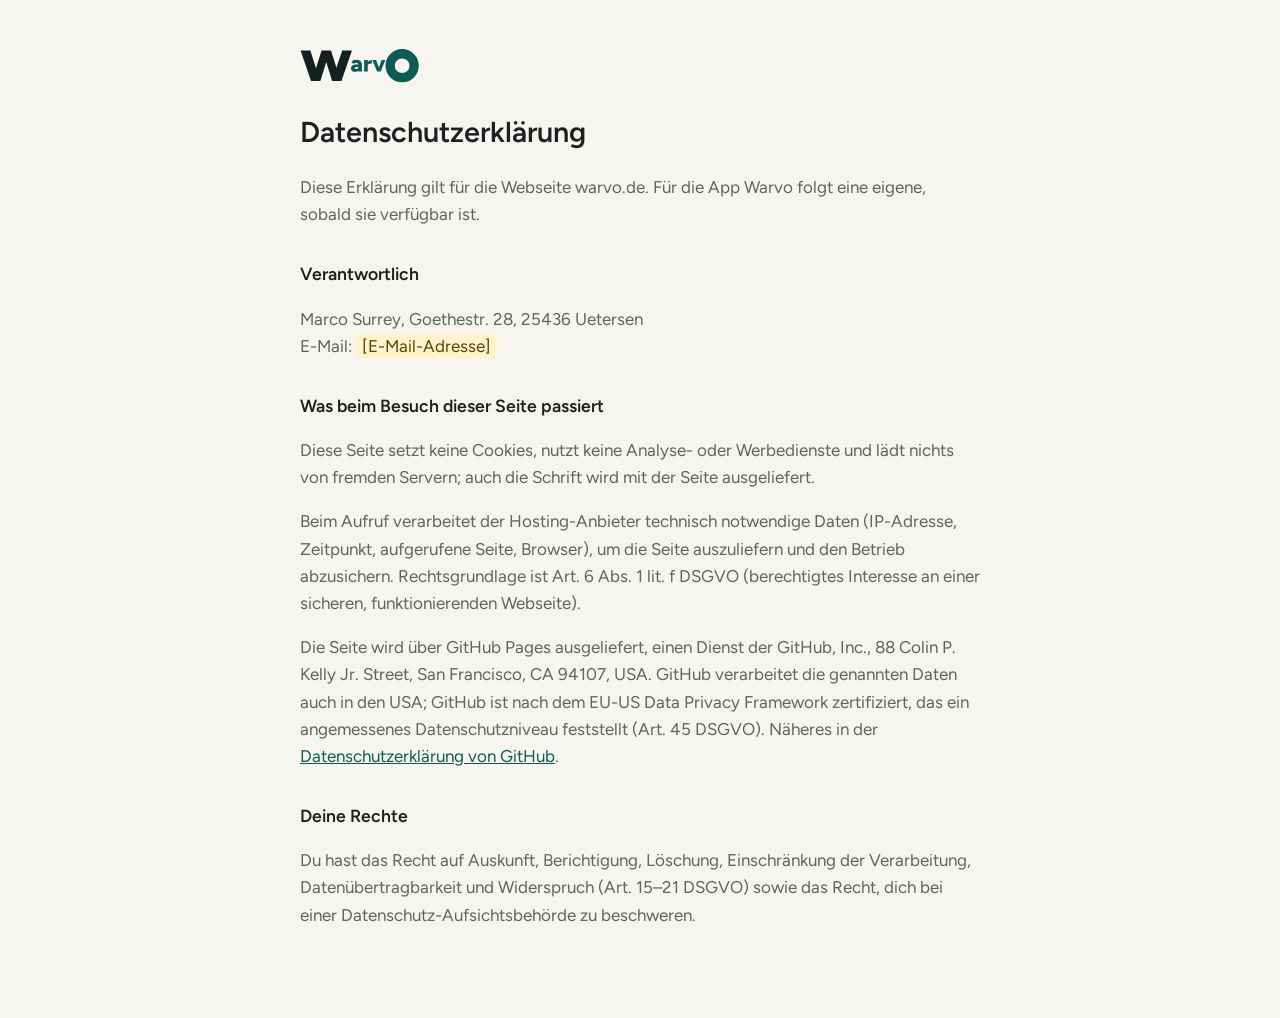
==== datenschutz.html @ b472b3a3 "Stand aus repero eb0ccba" ====
<!doctype html>
<html lang="de">
<head>
<meta charset="utf-8">
<meta name="viewport" content="width=device-width, initial-scale=1">
<title>Datenschutz – Warvo</title>
<meta name="robots" content="noindex">
<link rel="icon" href="favicon.svg" type="image/svg+xml">
<link rel="stylesheet" href="style.css">
</head>
<body>
<main class="page">
  <a class="back" href="./"><svg class="wordmark" viewBox="0 -540 1962 580" role="img" aria-label="Warvo"><g transform="scale(1 -1)"><path d="M180 0 10 500H169L261 208L353 500H507L596 215L690 500H849L678 0H525L429 313L333 0Z" class="w"/><path transform="translate(824.0 155.0) scale(0.38)" d="M212 -12Q123 -12 74.0 28.0Q25 68 25 141Q25 220 76.0 259.0Q127 298 219 298H341Q336 338 317.5 360.5Q299 383 258 383Q230 383 209.0 370.0Q188 357 173 334L37 379Q54 416 83.5 446.0Q113 476 156.0 494.0Q199 512 256 512Q334 512 388.0 483.0Q442 454 469.0 402.0Q496 350 496 279L494 0H348L346 51Q326 20 292.0 4.0Q258 -12 212 -12ZM246 106Q275 106 297.0 118.0Q319 130 331.5 150.5Q344 171 344 195V198H278Q228 198 206.0 184.0Q184 170 184 145Q184 127 200.5 116.5Q217 106 246 106Z" class="a"/><path transform="translate(1029.2 155.0) scale(0.38)" d="M51 0V500H207V407Q238 454 286.0 478.0Q334 502 384 502V350Q338 350 297.5 340.0Q257 330 232.0 309.5Q207 289 207 257V0Z" class="a"/><path transform="translate(1180.4 155.0) scale(0.38)" d="M209 0 6 500H167L287 178L406 500H567L364 0Z" class="a"/><circle cx="1670.1" cy="250.0" r="195.9" fill="none" class="o" stroke-width="152.0"/></g></svg></a>
  <h1>Datenschutzerklärung</h1>
  <p>Diese Erklärung gilt für die Webseite warvo.de. Für die App Warvo folgt eine eigene, sobald sie verfügbar ist.</p>

  <h2>Verantwortlich</h2>
  <p>Marco Surrey, Goethestr. 28, 25436 Uetersen<br>E-Mail: <span class="todo">[E-Mail-Adresse]</span></p>

  <h2>Was beim Besuch dieser Seite passiert</h2>
  <p>Diese Seite setzt keine Cookies, nutzt keine Analyse- oder Werbedienste und lädt nichts von fremden Servern; auch die Schrift wird mit der Seite ausgeliefert.</p>
  <p>Beim Aufruf verarbeitet der Hosting-Anbieter technisch notwendige Daten (IP-Adresse, Zeitpunkt, aufgerufene Seite, Browser), um die Seite auszuliefern und den Betrieb abzusichern. Rechtsgrundlage ist Art. 6 Abs. 1 lit. f DSGVO (berechtigtes Interesse an einer sicheren, funktionierenden Webseite).</p>
  <p>Die Seite wird über GitHub Pages ausgeliefert, einen Dienst der GitHub, Inc., 88 Colin P. Kelly Jr. Street, San Francisco, CA 94107, USA. GitHub verarbeitet die genannten Daten auch in den USA; GitHub ist nach dem EU-US Data Privacy Framework zertifiziert, das ein angemessenes Datenschutzniveau feststellt (Art. 45 DSGVO). Näheres in der <a href="https://docs.github.com/de/site-policy/privacy-policies/github-general-privacy-statement">Datenschutzerklärung von GitHub</a>.</p>

  <h2>Deine Rechte</h2>
  <p>Du hast das Recht auf Auskunft, Berichtigung, Löschung, Einschränkung der Verarbeitung, Datenübertragbarkeit und Widerspruch (Art. 15–21 DSGVO) sowie das Recht, dich bei einer Datenschutz-Aufsichtsbehörde zu beschweren.</p>
</main>
</body>
</html>
---- style.css ----
/* Warvo-Webseite: Farben (Variante B, docs/design/farben.html) und Schrift
   wie App und Logo. Figtree liegt hier selbst (SIL OFL), damit kein Aufruf an
   Google Fonts geht. */
@font-face { font-family: "Figtree"; font-weight: 400; font-display: swap; src: url(fonts/figtree-400.woff2) format("woff2"); }
@font-face { font-family: "Figtree"; font-weight: 600; font-display: swap; src: url(fonts/figtree-600.woff2) format("woff2"); }
@font-face { font-family: "Figtree"; font-weight: 800; font-display: swap; src: url(fonts/figtree-800.woff2) format("woff2"); }

:root {
  --bg: #f7f5f0; --surface: #ffffff; --fg: #1a2120; --muted: #5e6460; --line: #ddd8cd;
  --ink: #13201f; --accent: #0e5a54; --brass: #8c6223; --brass-soft: #f3e3c8; --on-brass-soft: #3a2706;
  color-scheme: light;
}
@media (prefers-color-scheme: dark) {
  :root {
    --bg: #101413; --surface: #181d1b; --fg: #e6e4de; --muted: #a3a69f; --line: #2e3532;
    --ink: #f2f6f5; --accent: #8cc7bf; --brass: #d9ae6a; --brass-soft: #4a3615; --on-brass-soft: #f3e3c8;
    color-scheme: dark;
  }
}

* { box-sizing: border-box; }
html { -webkit-text-size-adjust: 100%; }
body {
  margin: 0; min-height: 100vh; display: flex; flex-direction: column;
  background: var(--bg); color: var(--fg);
  font: 17px/1.6 "Figtree", system-ui, -apple-system, "Segoe UI", sans-serif;
}
main { flex: 1; width: 100%; max-width: 960px; margin: 0 auto; padding: 0 20px; }
a { color: var(--accent); }

.hero { padding: clamp(56px, 12vw, 120px) 0 clamp(40px, 8vw, 72px); max-width: 640px; }
h1 { margin: 0; line-height: 0; }
.wordmark { width: min(360px, 78vw); height: auto; }
.wordmark .w { fill: var(--ink); }
.wordmark .a { fill: var(--accent); }
.wordmark .o { stroke: var(--accent); }
.tagline { margin: 28px 0 0; font-size: clamp(1.35rem, 3.6vw, 1.75rem); font-weight: 600; line-height: 1.3; letter-spacing: -0.01em; text-wrap: balance; }
.lead { margin: 16px 0 0; color: var(--muted); max-width: 56ch; }
.status {
  display: inline-flex; align-items: center; gap: 10px; margin: 28px 0 0;
  padding: 8px 14px; border-radius: 999px; background: var(--brass-soft); color: var(--on-brass-soft);
  font-size: .95rem; font-weight: 600;
}
.dot { width: 8px; height: 8px; border-radius: 50%; background: var(--brass); }

.features { display: grid; grid-template-columns: repeat(auto-fit, minmax(240px, 1fr)); gap: 16px; padding-bottom: 72px; }
.features article { background: var(--surface); border: 1px solid var(--line); border-radius: 12px; padding: 24px; }
.icon { width: 28px; height: 28px; fill: none; stroke: var(--accent); stroke-width: 1.8; stroke-linecap: round; stroke-linejoin: round; }
.features h2 { margin: 14px 0 6px; font-size: 1.1rem; font-weight: 600; line-height: 1.3; }
.features p { margin: 0; color: var(--muted); font-size: .97rem; }

footer {
  width: 100%; max-width: 960px; margin: 0 auto; padding: 24px 20px 32px;
  display: flex; flex-wrap: wrap; gap: 8px 24px; justify-content: space-between;
  border-top: 1px solid var(--line); color: var(--muted); font-size: .9rem;
}
footer nav { display: flex; gap: 20px; }
footer a { color: var(--muted); }

/* Unterseiten: Impressum, Datenschutz */
.page { padding: 48px 0 72px; max-width: 680px; }
.page .back { display: inline-block; margin-bottom: 32px; line-height: 0; }
.page .back svg { width: 120px; height: auto; }
.page h1 { line-height: 1.2; font-size: 1.8rem; font-weight: 600; margin: 0 0 24px; }
.page h2 { font-size: 1.1rem; font-weight: 600; margin: 32px 0 8px; }
.page p, .page li { color: var(--muted); }
.page .todo { background: #fff3cd; color: #5c4400; padding: 2px 6px; border-radius: 4px; }
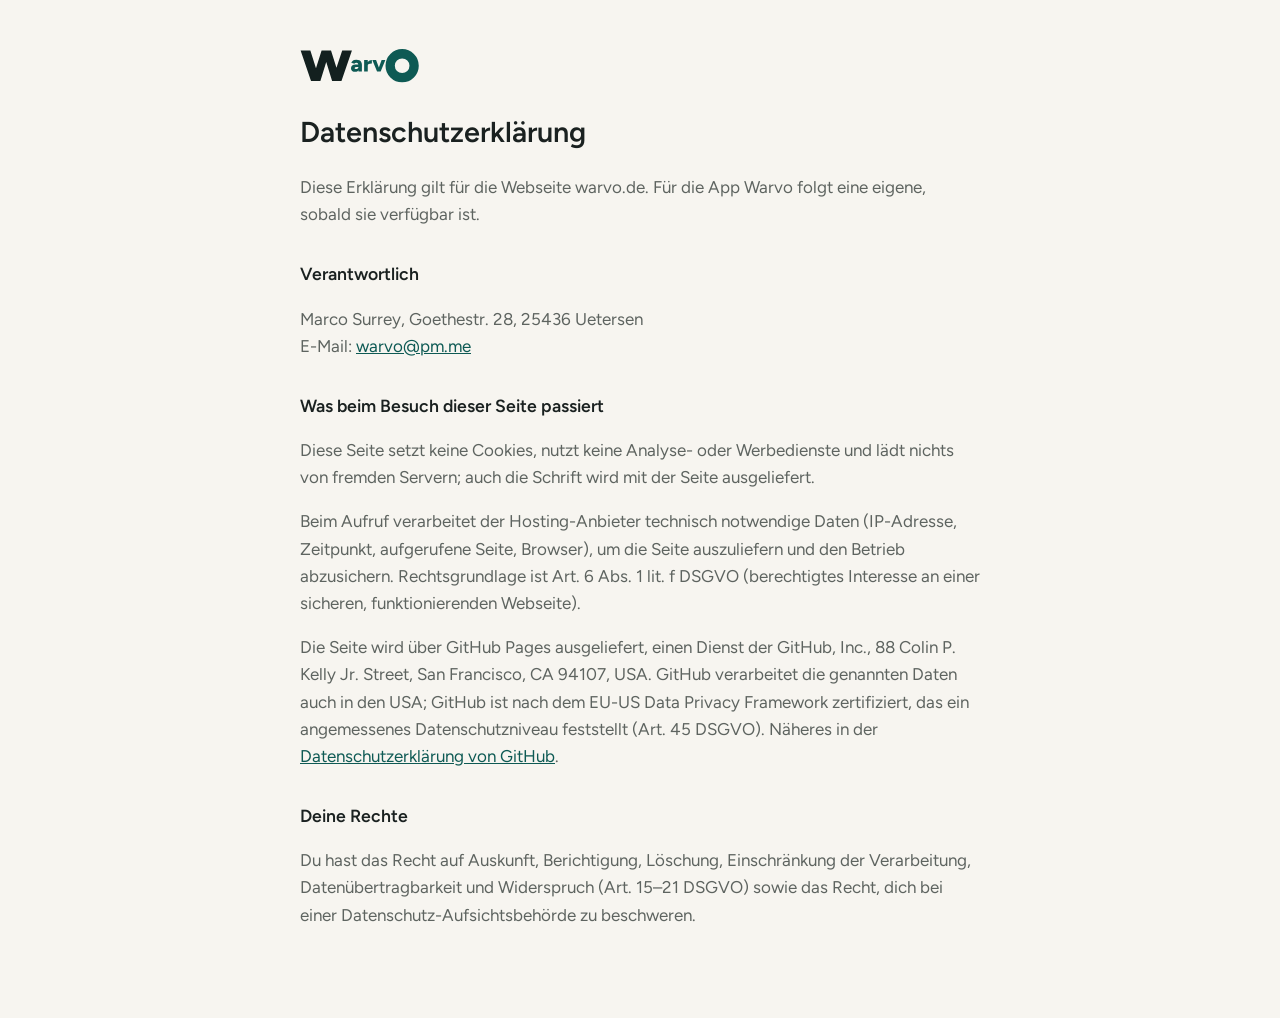
==== commit e16807c4: "Stand aus repero 6ba8dd9" ====
--- a/datenschutz.html
+++ b/datenschutz.html
@@ -15,7 +15,7 @@
   <p>Diese Erklärung gilt für die Webseite warvo.de. Für die App Warvo folgt eine eigene, sobald sie verfügbar ist.</p>
 
   <h2>Verantwortlich</h2>
-  <p>Marco Surrey, Goethestr. 28, 25436 Uetersen<br>E-Mail: <span class="todo">[E-Mail-Adresse]</span></p>
+  <p>Marco Surrey, Goethestr. 28, 25436 Uetersen<br>E-Mail: <a href="mailto:warvo@pm.me">warvo@pm.me</a></p>
 
   <h2>Was beim Besuch dieser Seite passiert</h2>
   <p>Diese Seite setzt keine Cookies, nutzt keine Analyse- oder Werbedienste und lädt nichts von fremden Servern; auch die Schrift wird mit der Seite ausgeliefert.</p>
